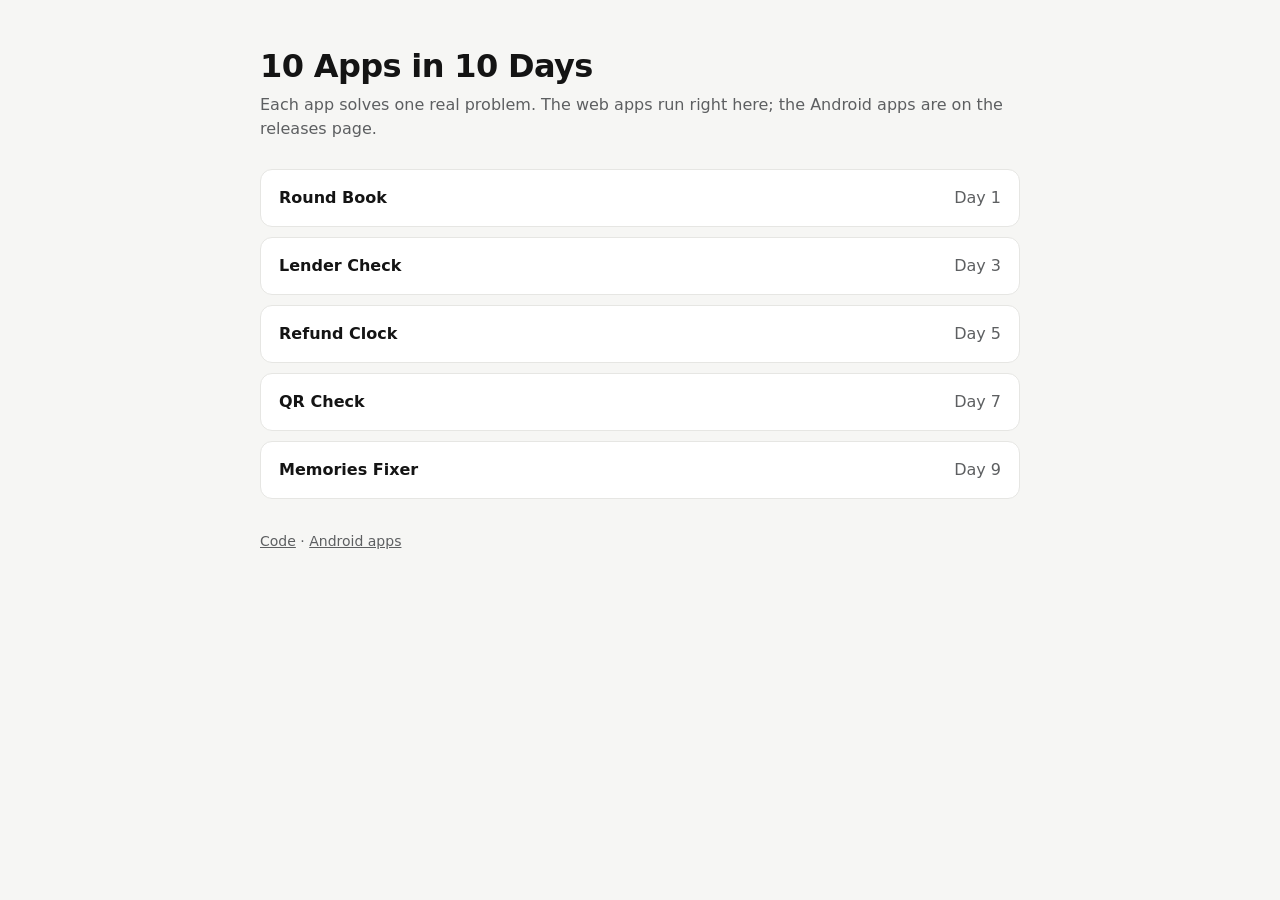
==== index.html @ 067244fc "Add a landing page for GitHub Pages Lists the web apps; .nojekyll serves the folders as they are.  C" ====
<!doctype html>
<html lang="en">
<head>
  <meta charset="utf-8">
  <meta name="viewport" content="width=device-width, initial-scale=1">
  <title>10 Apps in 10 Days</title>
  <meta name="description" content="Ten apps in ten days, each solving a real problem people complain about.">
  <style>
    :root { color-scheme: light dark; --bg: #f6f6f4; --card: #fff; --ink: #141414; --muted: #5d5f61; --line: #e6e6e3; }
    @media (prefers-color-scheme: dark) { :root { --bg: #0c0c0c; --card: #161616; --ink: #f2f2f2; --muted: #a8a8a8; --line: #262626; } }
    * { box-sizing: border-box; }
    body { margin: 0; background: var(--bg); color: var(--ink); font: 16px/1.5 system-ui, -apple-system, "Segoe UI", sans-serif; }
    main { width: min(760px, 100% - 32px); margin: 48px auto; }
    h1 { font-size: 32px; line-height: 1.15; letter-spacing: -0.02em; margin: 0 0 8px; }
    p { color: var(--muted); margin: 0 0 28px; }
    ul { list-style: none; padding: 0; margin: 0; display: grid; gap: 10px; }
    a.app { display: flex; justify-content: space-between; gap: 16px; padding: 16px 18px; border: 1px solid var(--line); border-radius: 12px; background: var(--card); color: inherit; text-decoration: none; }
    a.app:hover { border-color: var(--muted); }
    a.app b { font-weight: 600; }
    a.app span { color: var(--muted); }
    footer { margin-top: 32px; color: var(--muted); font-size: 14px; }
    footer a { color: inherit; }
  </style>
</head>
<body>
  <main>
    <h1>10 Apps in 10 Days</h1>
    <p>Each app solves one real problem. The web apps run right here; the Android apps are on the releases page.</p>
    <ul>
      <li><a class="app" href="day-01-round-book/app/"><b>Round Book</b><span>Day 1</span></a></li>
      <li><a class="app" href="day-03-lender-check/app/"><b>Lender Check</b><span>Day 3</span></a></li>
      <li><a class="app" href="day-05-refund-clock/app/"><b>Refund Clock</b><span>Day 5</span></a></li>
      <li><a class="app" href="day-07-qr-check/app/"><b>QR Check</b><span>Day 7</span></a></li>
      <li><a class="app" href="day-09-memories-fixer/app/"><b>Memories Fixer</b><span>Day 9</span></a></li>
    </ul>
    <footer><a href="https://github.com/bassambeelal/10-apps-10-days">Code</a> · <a href="https://github.com/bassambeelal/10-apps-10-days/releases">Android apps</a></footer>
  </main>
</body>
</html>
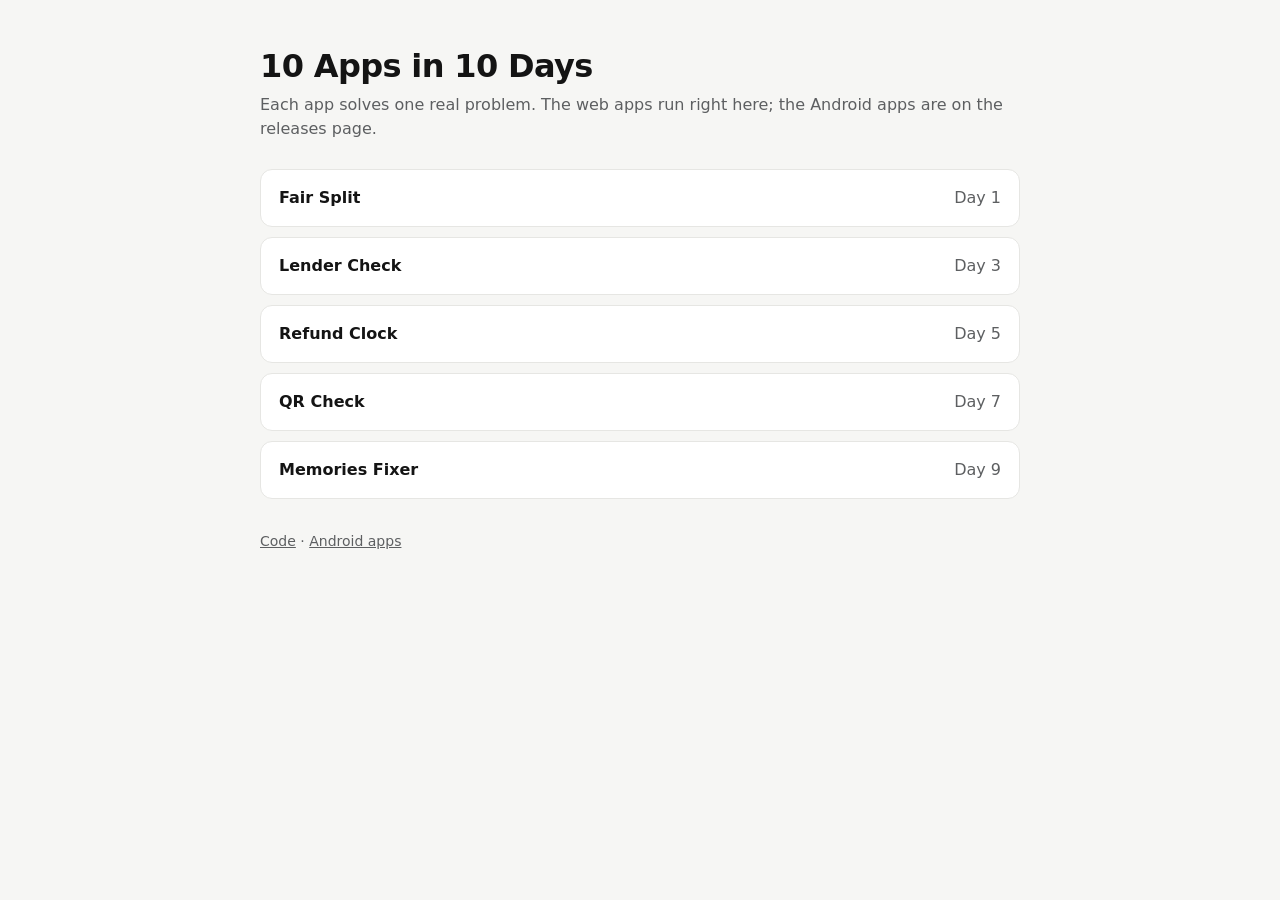
==== commit add8a1c2: "Day 1: Fair Split, a shared expense book that shows its working Replaces Round Book with a problem p" ====
--- a/index.html
+++ b/index.html
@@ -27,7 +27,7 @@
     <h1>10 Apps in 10 Days</h1>
     <p>Each app solves one real problem. The web apps run right here; the Android apps are on the releases page.</p>
     <ul>
-      <li><a class="app" href="day-01-round-book/app/"><b>Round Book</b><span>Day 1</span></a></li>
+      <li><a class="app" href="day-01-fair-split/app/"><b>Fair Split</b><span>Day 1</span></a></li>
       <li><a class="app" href="day-03-lender-check/app/"><b>Lender Check</b><span>Day 3</span></a></li>
       <li><a class="app" href="day-05-refund-clock/app/"><b>Refund Clock</b><span>Day 5</span></a></li>
       <li><a class="app" href="day-07-qr-check/app/"><b>QR Check</b><span>Day 7</span></a></li>
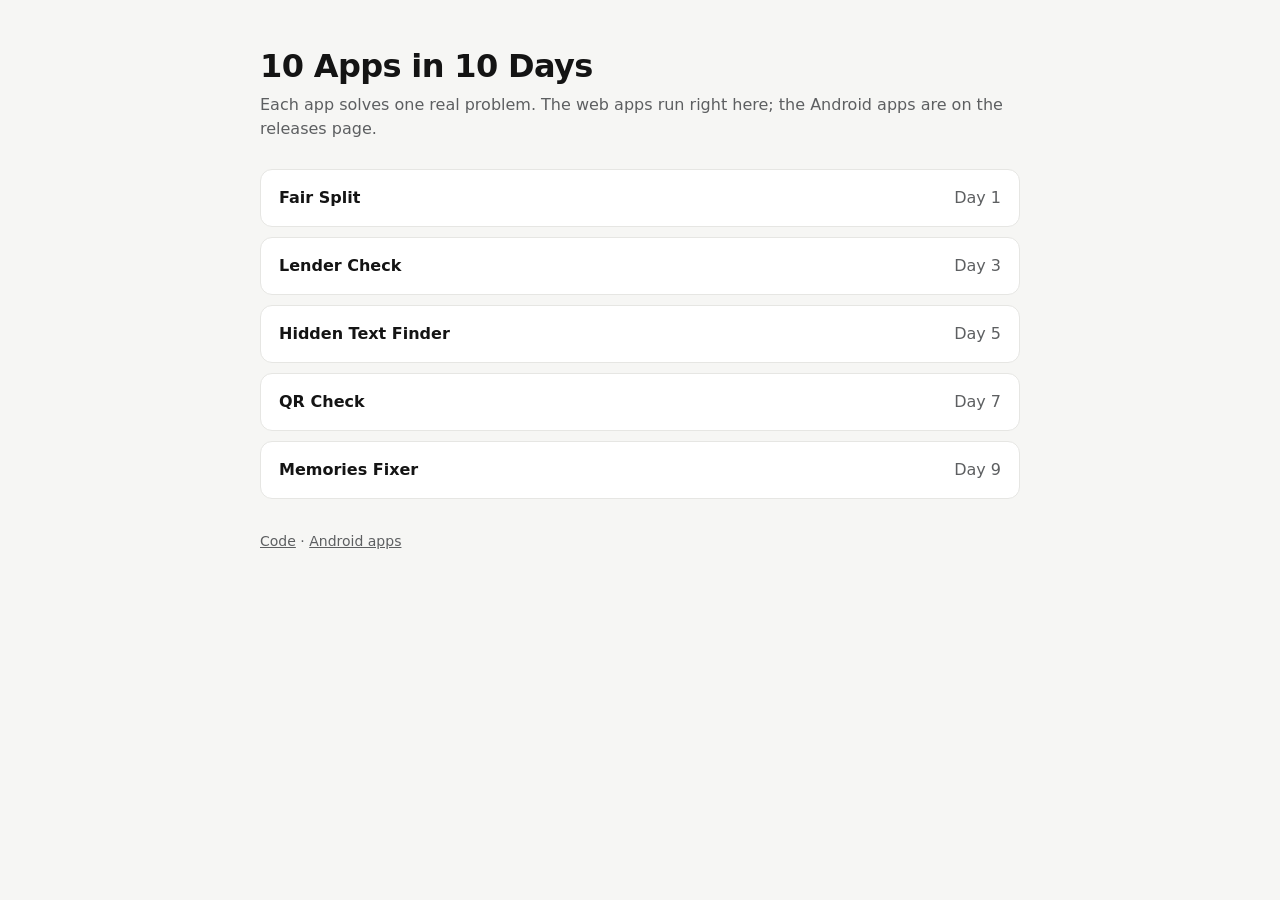
==== commit e34d9edb: "Day 5: Hidden Text Finder, see what a CV hides from people Replaces Refund Clock (Nigeria-only) with" ====
--- a/index.html
+++ b/index.html
@@ -29,7 +29,7 @@
     <ul>
       <li><a class="app" href="day-01-fair-split/app/"><b>Fair Split</b><span>Day 1</span></a></li>
       <li><a class="app" href="day-03-lender-check/app/"><b>Lender Check</b><span>Day 3</span></a></li>
-      <li><a class="app" href="day-05-refund-clock/app/"><b>Refund Clock</b><span>Day 5</span></a></li>
+      <li><a class="app" href="day-05-hidden-text-finder/app/"><b>Hidden Text Finder</b><span>Day 5</span></a></li>
       <li><a class="app" href="day-07-qr-check/app/"><b>QR Check</b><span>Day 7</span></a></li>
       <li><a class="app" href="day-09-memories-fixer/app/"><b>Memories Fixer</b><span>Day 9</span></a></li>
     </ul>
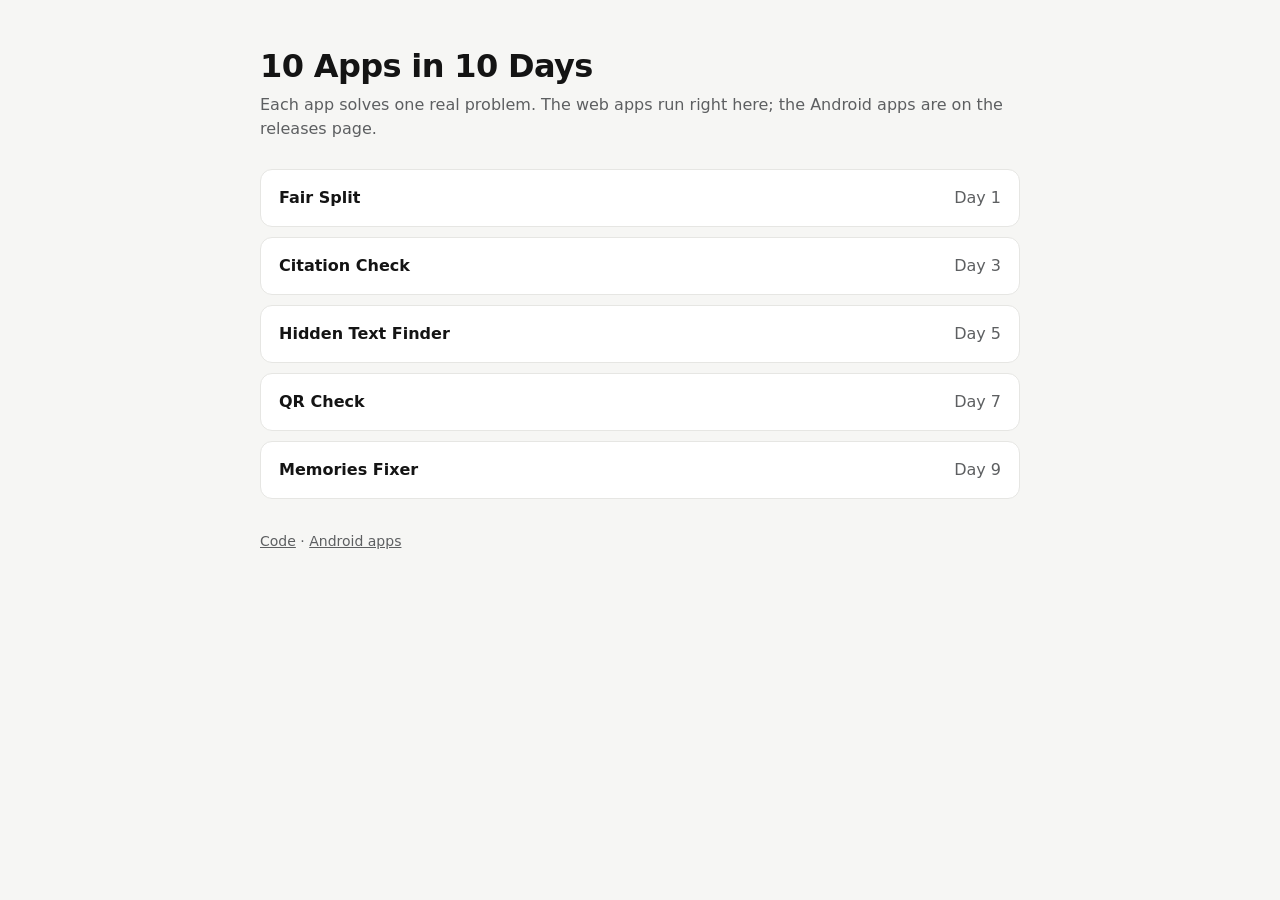
==== commit c94082cc: "Day 3: Citation Check, see which references exist Replaces Lender Check (Nigeria-only) with a proble" ====
--- a/index.html
+++ b/index.html
@@ -28,7 +28,7 @@
     <p>Each app solves one real problem. The web apps run right here; the Android apps are on the releases page.</p>
     <ul>
       <li><a class="app" href="day-01-fair-split/app/"><b>Fair Split</b><span>Day 1</span></a></li>
-      <li><a class="app" href="day-03-lender-check/app/"><b>Lender Check</b><span>Day 3</span></a></li>
+      <li><a class="app" href="day-03-citation-check/app/"><b>Citation Check</b><span>Day 3</span></a></li>
       <li><a class="app" href="day-05-hidden-text-finder/app/"><b>Hidden Text Finder</b><span>Day 5</span></a></li>
       <li><a class="app" href="day-07-qr-check/app/"><b>QR Check</b><span>Day 7</span></a></li>
       <li><a class="app" href="day-09-memories-fixer/app/"><b>Memories Fixer</b><span>Day 9</span></a></li>
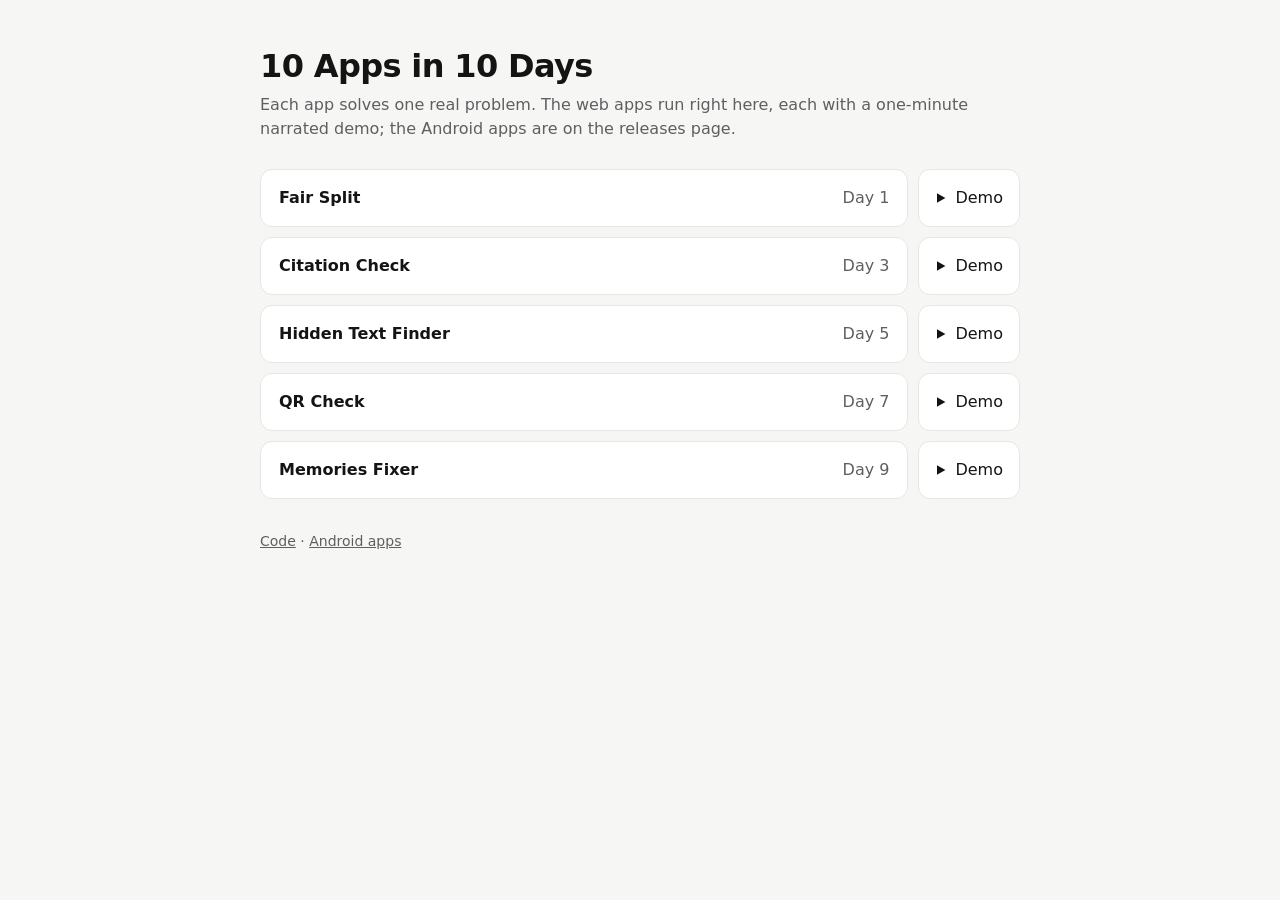
==== commit 7119cc58: "Add the demo video pipeline and link the demos from every app demo-video/ records a narrated demo of" ====
--- a/index.html
+++ b/index.html
@@ -18,6 +18,11 @@
     a.app:hover { border-color: var(--muted); }
     a.app b { font-weight: 600; }
     a.app span { color: var(--muted); }
+    li { display: flex; gap: 10px; }
+    a.app { flex: 1; min-width: 0; }
+    a.demo { display: flex; align-items: center; gap: 8px; padding: 0 16px; border: 1px solid var(--line); border-radius: 12px; background: var(--card); color: inherit; text-decoration: none; white-space: nowrap; }
+    a.demo:hover { border-color: var(--muted); }
+    a.demo svg { width: 12px; height: 12px; fill: currentColor; }
     footer { margin-top: 32px; color: var(--muted); font-size: 14px; }
     footer a { color: inherit; }
   </style>
@@ -25,13 +30,13 @@
 <body>
   <main>
     <h1>10 Apps in 10 Days</h1>
-    <p>Each app solves one real problem. The web apps run right here; the Android apps are on the releases page.</p>
+    <p>Each app solves one real problem. The web apps run right here, each with a one-minute narrated demo; the Android apps are on the releases page.</p>
     <ul>
-      <li><a class="app" href="day-01-fair-split/app/"><b>Fair Split</b><span>Day 1</span></a></li>
-      <li><a class="app" href="day-03-citation-check/app/"><b>Citation Check</b><span>Day 3</span></a></li>
-      <li><a class="app" href="day-05-hidden-text-finder/app/"><b>Hidden Text Finder</b><span>Day 5</span></a></li>
-      <li><a class="app" href="day-07-qr-check/app/"><b>QR Check</b><span>Day 7</span></a></li>
-      <li><a class="app" href="day-09-memories-fixer/app/"><b>Memories Fixer</b><span>Day 9</span></a></li>
+      <li><a class="app" href="day-01-fair-split/app/"><b>Fair Split</b><span>Day 1</span></a><a class="demo" href="day-01-fair-split/media/demo.mp4" aria-label="Watch the Fair Split demo"><svg viewBox="0 0 12 12" aria-hidden="true"><path d="M2 1.2v9.6L10.4 6z"/></svg>Demo</a></li>
+      <li><a class="app" href="day-03-citation-check/app/"><b>Citation Check</b><span>Day 3</span></a><a class="demo" href="day-03-citation-check/media/demo.mp4" aria-label="Watch the Citation Check demo"><svg viewBox="0 0 12 12" aria-hidden="true"><path d="M2 1.2v9.6L10.4 6z"/></svg>Demo</a></li>
+      <li><a class="app" href="day-05-hidden-text-finder/app/"><b>Hidden Text Finder</b><span>Day 5</span></a><a class="demo" href="day-05-hidden-text-finder/media/demo.mp4" aria-label="Watch the Hidden Text Finder demo"><svg viewBox="0 0 12 12" aria-hidden="true"><path d="M2 1.2v9.6L10.4 6z"/></svg>Demo</a></li>
+      <li><a class="app" href="day-07-qr-check/app/"><b>QR Check</b><span>Day 7</span></a><a class="demo" href="day-07-qr-check/media/demo.mp4" aria-label="Watch the QR Check demo"><svg viewBox="0 0 12 12" aria-hidden="true"><path d="M2 1.2v9.6L10.4 6z"/></svg>Demo</a></li>
+      <li><a class="app" href="day-09-memories-fixer/app/"><b>Memories Fixer</b><span>Day 9</span></a><a class="demo" href="day-09-memories-fixer/media/demo.mp4" aria-label="Watch the Memories Fixer demo"><svg viewBox="0 0 12 12" aria-hidden="true"><path d="M2 1.2v9.6L10.4 6z"/></svg>Demo</a></li>
     </ul>
     <footer><a href="https://github.com/bassambeelal/10-apps-10-days">Code</a> · <a href="https://github.com/bassambeelal/10-apps-10-days/releases">Android apps</a></footer>
   </main>
